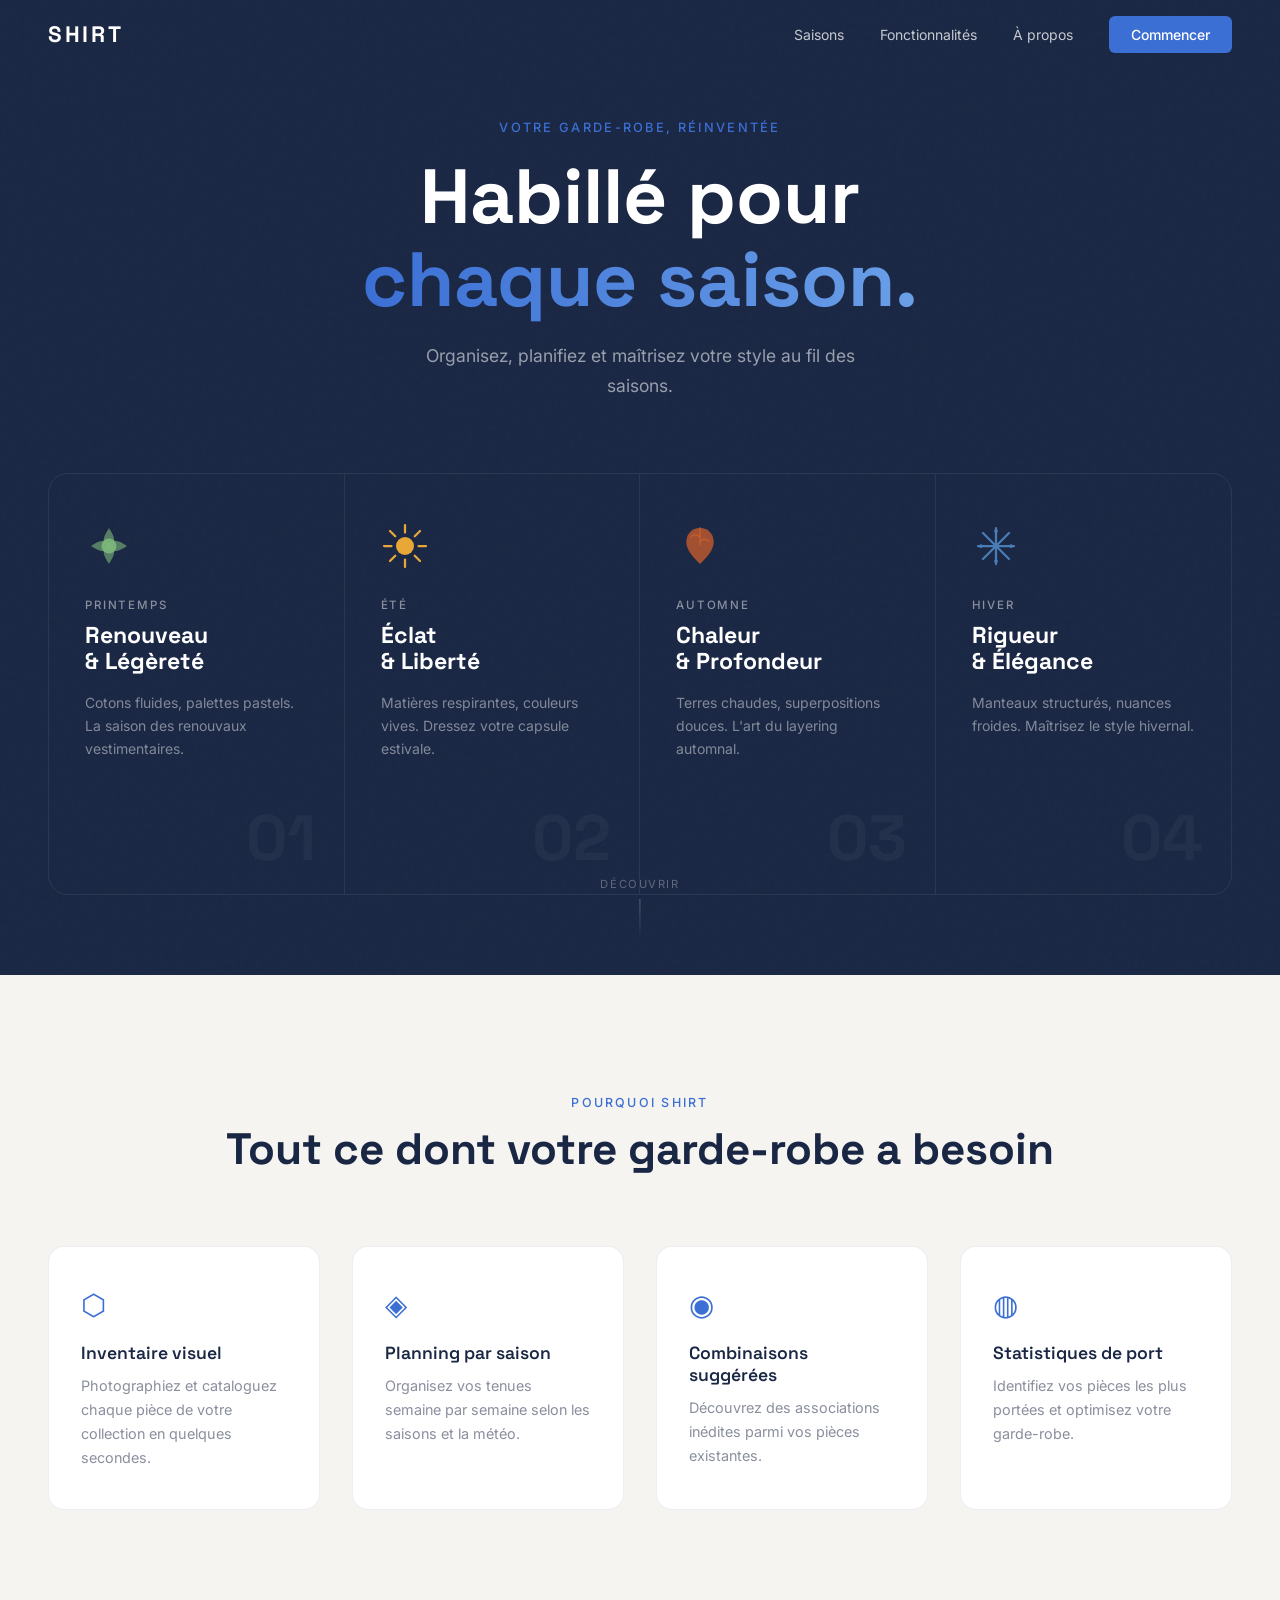
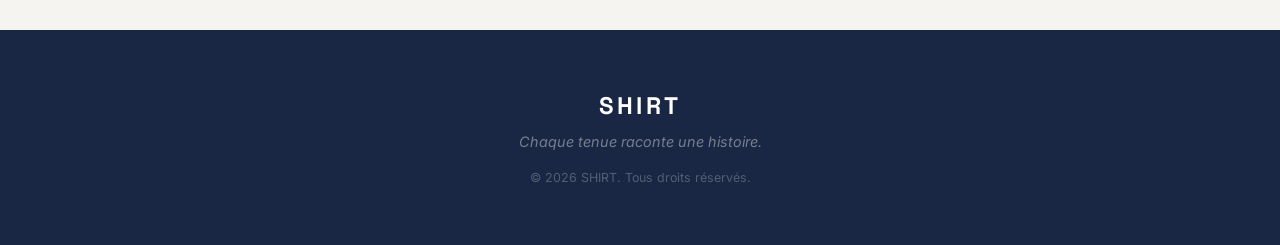
==== index.html @ 96217781 "Initial commit — SHIRT landing page Hero 4 saisons, animations CSS, charte graphique complète.  Co-A" ====
<!DOCTYPE html>
<html lang="fr">
<head>
  <meta charset="UTF-8" />
  <meta name="viewport" content="width=device-width, initial-scale=1.0" />
  <title>SHIRT — Gérez votre garde-robe</title>
  <link rel="preconnect" href="https://fonts.googleapis.com" />
  <link rel="preconnect" href="https://fonts.gstatic.com" crossorigin />
  <link href="https://fonts.googleapis.com/css2?family=Space+Grotesk:wght@400;500;600;700&family=Inter:wght@300;400;500&display=swap" rel="stylesheet" />
  <link rel="stylesheet" href="assets/css/style.css" />
</head>
<body>

  <!-- HEADER -->
  <header class="header">
    <div class="header-inner">
      <a href="#" class="logo">SHIRT</a>
      <nav class="nav">
        <a href="#seasons">Saisons</a>
        <a href="#features">Fonctionnalités</a>
        <a href="#about">À propos</a>
        <a href="#" class="btn-nav">Commencer</a>
      </nav>
    </div>
  </header>

  <!-- HERO -->
  <section class="hero" id="hero">
    <div class="hero-eyebrow">Votre garde-robe, réinventée</div>
    <h1 class="hero-title">Habillé pour<br /><span class="hero-highlight">chaque saison.</span></h1>
    <p class="hero-sub">Organisez, planifiez et maîtrisez votre style au fil des saisons.</p>

    <!-- 4 COLONNES SAISONS -->
    <div class="seasons-grid">

      <div class="season-card season-printemps" data-season="printemps">
        <div class="season-bg"></div>
        <div class="season-icon">
          <svg viewBox="0 0 64 64" fill="none" xmlns="http://www.w3.org/2000/svg">
            <circle cx="32" cy="32" r="10" fill="currentColor" opacity="0.9"/>
            <path d="M32 8C26 18 20 26 32 36C44 26 38 18 32 8Z" fill="currentColor" opacity="0.6"/>
            <path d="M8 32C18 26 26 20 36 32C26 44 18 38 8 32Z" fill="currentColor" opacity="0.6"/>
            <path d="M32 56C38 46 44 38 32 28C20 38 26 46 32 56Z" fill="currentColor" opacity="0.6"/>
            <path d="M56 32C46 38 38 44 28 32C38 20 46 26 56 32Z" fill="currentColor" opacity="0.6"/>
          </svg>
        </div>
        <div class="season-content">
          <span class="season-label">Printemps</span>
          <h2 class="season-title">Renouveau<br />& Légèreté</h2>
          <p class="season-desc">Cotons fluides, palettes pastels. La saison des renouvaux vestimentaires.</p>
          <a href="pages/printemps.html" class="season-cta">Explorer →</a>
        </div>
        <div class="season-number">01</div>
      </div>

      <div class="season-card season-ete" data-season="ete">
        <div class="season-bg"></div>
        <div class="season-icon">
          <svg viewBox="0 0 64 64" fill="none" xmlns="http://www.w3.org/2000/svg">
            <circle cx="32" cy="32" r="12" fill="currentColor"/>
            <line x1="32" y1="4" x2="32" y2="14" stroke="currentColor" stroke-width="3" stroke-linecap="round"/>
            <line x1="32" y1="50" x2="32" y2="60" stroke="currentColor" stroke-width="3" stroke-linecap="round"/>
            <line x1="4" y1="32" x2="14" y2="32" stroke="currentColor" stroke-width="3" stroke-linecap="round"/>
            <line x1="50" y1="32" x2="60" y2="32" stroke="currentColor" stroke-width="3" stroke-linecap="round"/>
            <line x1="12" y1="12" x2="19" y2="19" stroke="currentColor" stroke-width="3" stroke-linecap="round"/>
            <line x1="45" y1="45" x2="52" y2="52" stroke="currentColor" stroke-width="3" stroke-linecap="round"/>
            <line x1="52" y1="12" x2="45" y2="19" stroke="currentColor" stroke-width="3" stroke-linecap="round"/>
            <line x1="19" y1="45" x2="12" y2="52" stroke="currentColor" stroke-width="3" stroke-linecap="round"/>
          </svg>
        </div>
        <div class="season-content">
          <span class="season-label">Été</span>
          <h2 class="season-title">Éclat<br />& Liberté</h2>
          <p class="season-desc">Matières respirantes, couleurs vives. Dressez votre capsule estivale.</p>
          <a href="pages/ete.html" class="season-cta">Explorer →</a>
        </div>
        <div class="season-number">02</div>
      </div>

      <div class="season-card season-automne" data-season="automne">
        <div class="season-bg"></div>
        <div class="season-icon">
          <svg viewBox="0 0 64 64" fill="none" xmlns="http://www.w3.org/2000/svg">
            <path d="M32 8C20 8 12 18 14 30C16 40 24 48 32 56C40 48 48 40 50 30C52 18 44 8 32 8Z" fill="currentColor" opacity="0.8"/>
            <path d="M32 8L32 30" stroke="currentColor" stroke-width="2" stroke-linecap="round"/>
            <path d="M32 20C28 16 22 16 20 20" stroke="currentColor" stroke-width="2" stroke-linecap="round"/>
            <path d="M32 26C36 22 42 22 44 26" stroke="currentColor" stroke-width="2" stroke-linecap="round"/>
          </svg>
        </div>
        <div class="season-content">
          <span class="season-label">Automne</span>
          <h2 class="season-title">Chaleur<br />& Profondeur</h2>
          <p class="season-desc">Terres chaudes, superpositions douces. L'art du layering automnal.</p>
          <a href="pages/automne.html" class="season-cta">Explorer →</a>
        </div>
        <div class="season-number">03</div>
      </div>

      <div class="season-card season-hiver" data-season="hiver">
        <div class="season-bg"></div>
        <div class="season-icon">
          <svg viewBox="0 0 64 64" fill="none" xmlns="http://www.w3.org/2000/svg">
            <line x1="32" y1="8" x2="32" y2="56" stroke="currentColor" stroke-width="3" stroke-linecap="round"/>
            <line x1="8" y1="32" x2="56" y2="32" stroke="currentColor" stroke-width="3" stroke-linecap="round"/>
            <line x1="14.6" y1="14.6" x2="49.4" y2="49.4" stroke="currentColor" stroke-width="3" stroke-linecap="round"/>
            <line x1="49.4" y1="14.6" x2="14.6" y2="49.4" stroke="currentColor" stroke-width="3" stroke-linecap="round"/>
            <circle cx="32" cy="32" r="4" fill="currentColor"/>
            <circle cx="32" cy="12" r="2.5" fill="currentColor"/>
            <circle cx="32" cy="52" r="2.5" fill="currentColor"/>
            <circle cx="12" cy="32" r="2.5" fill="currentColor"/>
            <circle cx="52" cy="32" r="2.5" fill="currentColor"/>
          </svg>
        </div>
        <div class="season-content">
          <span class="season-label">Hiver</span>
          <h2 class="season-title">Rigueur<br />& Élégance</h2>
          <p class="season-desc">Manteaux structurés, nuances froides. Maîtrisez le style hivernal.</p>
          <a href="pages/hiver.html" class="season-cta">Explorer →</a>
        </div>
        <div class="season-number">04</div>
      </div>

    </div>
    <!-- fin seasons-grid -->

    <div class="hero-scroll-hint">
      <span>Découvrir</span>
      <div class="scroll-line"></div>
    </div>
  </section>

  <!-- FEATURES -->
  <section class="features" id="features">
    <div class="features-inner">
      <div class="section-header">
        <span class="section-eyebrow">Pourquoi SHIRT</span>
        <h2 class="section-title">Tout ce dont votre garde-robe a besoin</h2>
      </div>
      <div class="features-grid">
        <div class="feature-item">
          <div class="feature-icon">⬡</div>
          <h3>Inventaire visuel</h3>
          <p>Photographiez et cataloguez chaque pièce de votre collection en quelques secondes.</p>
        </div>
        <div class="feature-item">
          <div class="feature-icon">◈</div>
          <h3>Planning par saison</h3>
          <p>Organisez vos tenues semaine par semaine selon les saisons et la météo.</p>
        </div>
        <div class="feature-item">
          <div class="feature-icon">◉</div>
          <h3>Combinaisons suggérées</h3>
          <p>Découvrez des associations inédites parmi vos pièces existantes.</p>
        </div>
        <div class="feature-item">
          <div class="feature-icon">◍</div>
          <h3>Statistiques de port</h3>
          <p>Identifiez vos pièces les plus portées et optimisez votre garde-robe.</p>
        </div>
      </div>
    </div>
  </section>

  <!-- FOOTER -->
  <footer class="footer">
    <div class="footer-inner">
      <span class="footer-logo">SHIRT</span>
      <p class="footer-tagline">Chaque tenue raconte une histoire.</p>
      <p class="footer-copy">© 2026 SHIRT. Tous droits réservés.</p>
    </div>
  </footer>

  <script src="assets/js/main.js"></script>
</body>
</html>
---- assets/css/style.css ----
/* ─── RESET & BASE ─────────────────────────────────────────── */
*, *::before, *::after { box-sizing: border-box; margin: 0; padding: 0; }

:root {
  --navy:   #1A2744;
  --cream:  #F5F4F0;
  --accent: #3B6FD4;
  --muted:  #8A8F9E;

  /* saisons */
  --spring: #7DB87A;
  --spring-light: #E8F5E7;
  --summer: #E8A838;
  --summer-light: #FEF3DC;
  --autumn: #C45C2E;
  --autumn-light: #FAE8DF;
  --winter: #4A7CB5;
  --winter-light: #DDE8F5;
}

html { scroll-behavior: smooth; }

body {
  font-family: 'Inter', sans-serif;
  background: var(--cream);
  color: var(--navy);
  overflow-x: hidden;
}

/* ─── HEADER ───────────────────────────────────────────────── */
.header {
  position: fixed;
  top: 0; left: 0; right: 0;
  z-index: 100;
  padding: 0 48px;
  height: 68px;
  display: flex;
  align-items: center;
  background: transparent;
  transition: background 0.4s ease, backdrop-filter 0.4s ease;
}

.header.scrolled {
  background: rgba(26, 39, 68, 0.92);
  backdrop-filter: blur(12px);
}

.header-inner {
  width: 100%;
  display: flex;
  align-items: center;
  justify-content: space-between;
}

.logo {
  font-family: 'Space Grotesk', sans-serif;
  font-weight: 700;
  font-size: 1.4rem;
  color: #fff;
  text-decoration: none;
  letter-spacing: 0.12em;
}

.nav {
  display: flex;
  align-items: center;
  gap: 36px;
}

.nav a {
  font-size: 0.875rem;
  font-weight: 400;
  color: rgba(255,255,255,0.75);
  text-decoration: none;
  transition: color 0.2s;
}

.nav a:hover { color: #fff; }

.btn-nav {
  background: var(--accent) !important;
  color: #fff !important;
  padding: 10px 22px;
  border-radius: 6px;
  font-weight: 500 !important;
  transition: background 0.2s, transform 0.2s !important;
}

.btn-nav:hover {
  background: #2d59be !important;
  transform: translateY(-1px);
}

/* ─── HERO ─────────────────────────────────────────────────── */
.hero {
  min-height: 100vh;
  background: var(--navy);
  display: flex;
  flex-direction: column;
  align-items: center;
  justify-content: center;
  padding: 120px 48px 80px;
  position: relative;
  overflow: hidden;
}

/* grain texture */
.hero::before {
  content: '';
  position: absolute;
  inset: 0;
  background-image: url("data:image/svg+xml,%3Csvg viewBox='0 0 256 256' xmlns='http://www.w3.org/2000/svg'%3E%3Cfilter id='n'%3E%3CfeTurbulence type='fractalNoise' baseFrequency='0.9' numOctaves='4' stitchTiles='stitch'/%3E%3C/filter%3E%3Crect width='100%25' height='100%25' filter='url(%23n)' opacity='0.04'/%3E%3C/svg%3E");
  pointer-events: none;
  opacity: 0.4;
}

.hero-eyebrow {
  font-size: 0.8rem;
  font-weight: 500;
  letter-spacing: 0.18em;
  text-transform: uppercase;
  color: var(--accent);
  margin-bottom: 20px;
  opacity: 0;
  transform: translateY(16px);
  animation: fadeUp 0.7s 0.2s forwards;
}

.hero-title {
  font-family: 'Space Grotesk', sans-serif;
  font-size: clamp(3rem, 6vw, 5.5rem);
  font-weight: 700;
  color: #fff;
  line-height: 1.08;
  text-align: center;
  margin-bottom: 20px;
  opacity: 0;
  transform: translateY(16px);
  animation: fadeUp 0.7s 0.35s forwards;
}

.hero-highlight {
  background: linear-gradient(90deg, var(--accent), #6a9fe8);
  -webkit-background-clip: text;
  -webkit-text-fill-color: transparent;
  background-clip: text;
}

.hero-sub {
  font-size: 1.1rem;
  color: rgba(255,255,255,0.55);
  text-align: center;
  max-width: 480px;
  line-height: 1.7;
  margin-bottom: 72px;
  opacity: 0;
  transform: translateY(16px);
  animation: fadeUp 0.7s 0.5s forwards;
}

/* ─── SEASONS GRID ─────────────────────────────────────────── */
.seasons-grid {
  display: grid;
  grid-template-columns: repeat(4, 1fr);
  gap: 0;
  width: 100%;
  max-width: 1280px;
  border-radius: 20px;
  overflow: hidden;
  border: 1px solid rgba(255,255,255,0.08);
  opacity: 0;
  transform: translateY(24px);
  animation: fadeUp 0.8s 0.65s forwards;
}

.season-card {
  position: relative;
  padding: 48px 36px 44px;
  display: flex;
  flex-direction: column;
  gap: 0;
  cursor: pointer;
  overflow: hidden;
  min-height: 420px;
  border-right: 1px solid rgba(255,255,255,0.07);
  transition: flex 0.5s cubic-bezier(0.4,0,0.2,1);
}

.season-card:last-child { border-right: none; }

/* background overlay per season */
.season-bg {
  position: absolute;
  inset: 0;
  opacity: 0;
  transition: opacity 0.5s ease;
}

.season-printemps .season-bg { background: radial-gradient(ellipse at 30% 60%, rgba(125,184,122,0.18) 0%, transparent 70%); }
.season-ete       .season-bg { background: radial-gradient(ellipse at 30% 60%, rgba(232,168,56,0.18) 0%, transparent 70%); }
.season-automne   .season-bg { background: radial-gradient(ellipse at 30% 60%, rgba(196,92,46,0.18) 0%, transparent 70%); }
.season-hiver     .season-bg { background: radial-gradient(ellipse at 30% 60%, rgba(74,124,181,0.18) 0%, transparent 70%); }

.season-card:hover .season-bg { opacity: 1; }

/* icons */
.season-icon {
  width: 48px;
  height: 48px;
  margin-bottom: 28px;
  transition: transform 0.4s ease;
}

.season-card:hover .season-icon { transform: scale(1.15) rotate(8deg); }

.season-printemps .season-icon { color: var(--spring); }
.season-ete       .season-icon { color: var(--summer); }
.season-automne   .season-icon { color: var(--autumn); }
.season-hiver     .season-icon { color: var(--winter); }

.season-icon svg { width: 100%; height: 100%; }

/* label */
.season-label {
  display: block;
  font-size: 0.72rem;
  font-weight: 500;
  letter-spacing: 0.16em;
  text-transform: uppercase;
  color: var(--muted);
  margin-bottom: 10px;
  transition: color 0.3s;
}

.season-card:hover .season-label { color: rgba(255,255,255,0.7); }

/* title */
.season-title {
  font-family: 'Space Grotesk', sans-serif;
  font-size: clamp(1.3rem, 1.8vw, 1.75rem);
  font-weight: 700;
  color: #fff;
  line-height: 1.15;
  margin-bottom: 16px;
}

/* desc */
.season-desc {
  font-size: 0.875rem;
  color: rgba(255,255,255,0.45);
  line-height: 1.65;
  margin-bottom: 28px;
  flex: 1;
  transition: color 0.3s;
}

.season-card:hover .season-desc { color: rgba(255,255,255,0.65); }

/* CTA */
.season-cta {
  display: inline-flex;
  align-items: center;
  font-size: 0.85rem;
  font-weight: 500;
  text-decoration: none;
  letter-spacing: 0.03em;
  opacity: 0;
  transform: translateX(-8px);
  transition: opacity 0.3s 0.05s, transform 0.3s 0.05s, color 0.2s;
}

.season-printemps .season-cta { color: var(--spring); }
.season-ete       .season-cta { color: var(--summer); }
.season-automne   .season-cta { color: var(--autumn); }
.season-hiver     .season-cta { color: var(--winter); }

.season-card:hover .season-cta {
  opacity: 1;
  transform: translateX(0);
}

/* big number */
.season-number {
  position: absolute;
  bottom: 24px;
  right: 28px;
  font-family: 'Space Grotesk', sans-serif;
  font-size: 4rem;
  font-weight: 700;
  color: rgba(255,255,255,0.04);
  line-height: 1;
  transition: color 0.4s;
  user-select: none;
}

.season-card:hover .season-number { color: rgba(255,255,255,0.07); }

/* ─── SCROLL HINT ──────────────────────────────────────────── */
.hero-scroll-hint {
  position: absolute;
  bottom: 36px;
  left: 50%;
  transform: translateX(-50%);
  display: flex;
  flex-direction: column;
  align-items: center;
  gap: 8px;
  opacity: 0;
  animation: fadeIn 1s 1.4s forwards;
}

.hero-scroll-hint span {
  font-size: 0.7rem;
  letter-spacing: 0.14em;
  text-transform: uppercase;
  color: rgba(255,255,255,0.3);
}

.scroll-line {
  width: 1px;
  height: 40px;
  background: linear-gradient(to bottom, rgba(255,255,255,0.3), transparent);
  animation: scrollPulse 1.8s ease-in-out infinite;
}

/* ─── FEATURES ─────────────────────────────────────────────── */
.features {
  background: var(--cream);
  padding: 120px 48px;
}

.features-inner { max-width: 1280px; margin: 0 auto; }

.section-header {
  text-align: center;
  margin-bottom: 72px;
}

.section-eyebrow {
  display: block;
  font-size: 0.78rem;
  font-weight: 500;
  letter-spacing: 0.18em;
  text-transform: uppercase;
  color: var(--accent);
  margin-bottom: 14px;
}

.section-title {
  font-family: 'Space Grotesk', sans-serif;
  font-size: clamp(2rem, 3.5vw, 2.75rem);
  font-weight: 700;
  color: var(--navy);
  line-height: 1.15;
}

.features-grid {
  display: grid;
  grid-template-columns: repeat(4, 1fr);
  gap: 32px;
}

.feature-item {
  background: #fff;
  border: 1px solid rgba(26,39,68,0.08);
  border-radius: 16px;
  padding: 40px 32px;
  transition: transform 0.3s, box-shadow 0.3s;
}

.feature-item:hover {
  transform: translateY(-6px);
  box-shadow: 0 20px 48px rgba(26,39,68,0.1);
}

.feature-icon {
  font-size: 1.8rem;
  margin-bottom: 20px;
  color: var(--accent);
}

.feature-item h3 {
  font-family: 'Space Grotesk', sans-serif;
  font-size: 1.1rem;
  font-weight: 600;
  color: var(--navy);
  margin-bottom: 10px;
}

.feature-item p {
  font-size: 0.9rem;
  color: var(--muted);
  line-height: 1.65;
}

/* ─── FOOTER ───────────────────────────────────────────────── */
.footer {
  background: var(--navy);
  padding: 60px 48px;
}

.footer-inner {
  max-width: 1280px;
  margin: 0 auto;
  display: flex;
  flex-direction: column;
  align-items: center;
  gap: 12px;
}

.footer-logo {
  font-family: 'Space Grotesk', sans-serif;
  font-weight: 700;
  font-size: 1.5rem;
  color: #fff;
  letter-spacing: 0.14em;
}

.footer-tagline {
  font-size: 0.9rem;
  color: rgba(255,255,255,0.4);
  font-style: italic;
}

.footer-copy {
  font-size: 0.78rem;
  color: rgba(255,255,255,0.25);
  margin-top: 8px;
}

/* ─── ANIMATIONS ───────────────────────────────────────────── */
@keyframes fadeUp {
  to { opacity: 1; transform: translateY(0); }
}

@keyframes fadeIn {
  to { opacity: 1; }
}

@keyframes scrollPulse {
  0%, 100% { transform: scaleY(1); opacity: 1; }
  50%       { transform: scaleY(0.6); opacity: 0.4; }
}

/* ─── RESPONSIVE ───────────────────────────────────────────── */
@media (max-width: 1024px) {
  .seasons-grid { grid-template-columns: repeat(2, 1fr); }
  .features-grid { grid-template-columns: repeat(2, 1fr); }
  .season-card { min-height: 340px; }
}

@media (max-width: 640px) {
  .header { padding: 0 24px; }
  .hero { padding: 100px 24px 60px; }
  .seasons-grid { grid-template-columns: 1fr; border-radius: 16px; }
  .features-grid { grid-template-columns: 1fr; }
  .features { padding: 80px 24px; }
  .nav a:not(.btn-nav) { display: none; }
}
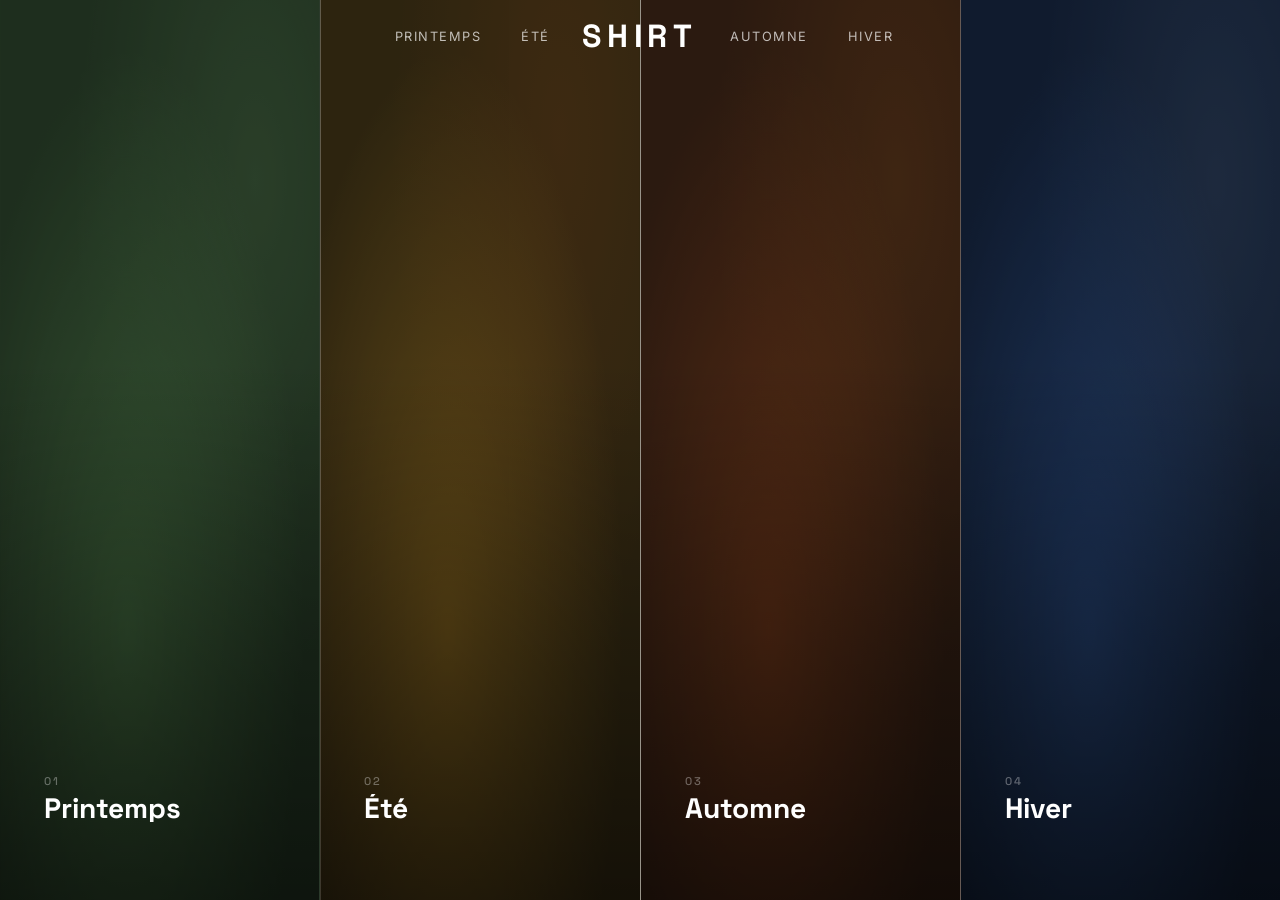
==== commit b53814fc: "Redesign — hero 4 saisons full width, header épuré Logo SHIRT centré, nav saisons uniquement, colonn" ====
--- a/index.html
+++ b/index.html
@@ -3,7 +3,7 @@
 <head>
   <meta charset="UTF-8" />
   <meta name="viewport" content="width=device-width, initial-scale=1.0" />
-  <title>SHIRT — Gérez votre garde-robe</title>
+  <title>SHIRT</title>
   <link rel="preconnect" href="https://fonts.googleapis.com" />
   <link rel="preconnect" href="https://fonts.gstatic.com" crossorigin />
   <link href="https://fonts.googleapis.com/css2?family=Space+Grotesk:wght@400;500;600;700&family=Inter:wght@300;400;500&display=swap" rel="stylesheet" />
@@ -13,162 +13,57 @@
 
   <!-- HEADER -->
   <header class="header">
-    <div class="header-inner">
-      <a href="#" class="logo">SHIRT</a>
-      <nav class="nav">
-        <a href="#seasons">Saisons</a>
-        <a href="#features">Fonctionnalités</a>
-        <a href="#about">À propos</a>
-        <a href="#" class="btn-nav">Commencer</a>
-      </nav>
-    </div>
+    <nav class="nav">
+      <a href="pages/printemps.html">Printemps</a>
+      <a href="pages/ete.html">Été</a>
+    </nav>
+    <a href="/" class="logo">SHIRT</a>
+    <nav class="nav">
+      <a href="pages/automne.html">Automne</a>
+      <a href="pages/hiver.html">Hiver</a>
+    </nav>
   </header>
 
-  <!-- HERO -->
-  <section class="hero" id="hero">
-    <div class="hero-eyebrow">Votre garde-robe, réinventée</div>
-    <h1 class="hero-title">Habillé pour<br /><span class="hero-highlight">chaque saison.</span></h1>
-    <p class="hero-sub">Organisez, planifiez et maîtrisez votre style au fil des saisons.</p>
+  <!-- 4 SAISONS FULL WIDTH -->
+  <main class="seasons">
 
-    <!-- 4 COLONNES SAISONS -->
-    <div class="seasons-grid">
+    <a href="pages/printemps.html" class="season season-printemps">
+      <div class="season-bg"></div>
+      <div class="season-content">
+        <span class="season-label">01</span>
+        <h2 class="season-title">Printemps</h2>
+        <p class="season-desc">Renouveau & Légèreté</p>
+      </div>
+    </a>
 
-      <div class="season-card season-printemps" data-season="printemps">
-        <div class="season-bg"></div>
-        <div class="season-icon">
-          <svg viewBox="0 0 64 64" fill="none" xmlns="http://www.w3.org/2000/svg">
-            <circle cx="32" cy="32" r="10" fill="currentColor" opacity="0.9"/>
-            <path d="M32 8C26 18 20 26 32 36C44 26 38 18 32 8Z" fill="currentColor" opacity="0.6"/>
-            <path d="M8 32C18 26 26 20 36 32C26 44 18 38 8 32Z" fill="currentColor" opacity="0.6"/>
-            <path d="M32 56C38 46 44 38 32 28C20 38 26 46 32 56Z" fill="currentColor" opacity="0.6"/>
-            <path d="M56 32C46 38 38 44 28 32C38 20 46 26 56 32Z" fill="currentColor" opacity="0.6"/>
-          </svg>
-        </div>
-        <div class="season-content">
-          <span class="season-label">Printemps</span>
-          <h2 class="season-title">Renouveau<br />& Légèreté</h2>
-          <p class="season-desc">Cotons fluides, palettes pastels. La saison des renouvaux vestimentaires.</p>
-          <a href="pages/printemps.html" class="season-cta">Explorer →</a>
-        </div>
-        <div class="season-number">01</div>
+    <a href="pages/ete.html" class="season season-ete">
+      <div class="season-bg"></div>
+      <div class="season-content">
+        <span class="season-label">02</span>
+        <h2 class="season-title">Été</h2>
+        <p class="season-desc">Éclat & Liberté</p>
       </div>
+    </a>
 
-      <div class="season-card season-ete" data-season="ete">
-        <div class="season-bg"></div>
-        <div class="season-icon">
-          <svg viewBox="0 0 64 64" fill="none" xmlns="http://www.w3.org/2000/svg">
-            <circle cx="32" cy="32" r="12" fill="currentColor"/>
-            <line x1="32" y1="4" x2="32" y2="14" stroke="currentColor" stroke-width="3" stroke-linecap="round"/>
-            <line x1="32" y1="50" x2="32" y2="60" stroke="currentColor" stroke-width="3" stroke-linecap="round"/>
-            <line x1="4" y1="32" x2="14" y2="32" stroke="currentColor" stroke-width="3" stroke-linecap="round"/>
-            <line x1="50" y1="32" x2="60" y2="32" stroke="currentColor" stroke-width="3" stroke-linecap="round"/>
-            <line x1="12" y1="12" x2="19" y2="19" stroke="currentColor" stroke-width="3" stroke-linecap="round"/>
-            <line x1="45" y1="45" x2="52" y2="52" stroke="currentColor" stroke-width="3" stroke-linecap="round"/>
-            <line x1="52" y1="12" x2="45" y2="19" stroke="currentColor" stroke-width="3" stroke-linecap="round"/>
-            <line x1="19" y1="45" x2="12" y2="52" stroke="currentColor" stroke-width="3" stroke-linecap="round"/>
-          </svg>
-        </div>
-        <div class="season-content">
-          <span class="season-label">Été</span>
-          <h2 class="season-title">Éclat<br />& Liberté</h2>
-          <p class="season-desc">Matières respirantes, couleurs vives. Dressez votre capsule estivale.</p>
-          <a href="pages/ete.html" class="season-cta">Explorer →</a>
-        </div>
-        <div class="season-number">02</div>
+    <a href="pages/automne.html" class="season season-automne">
+      <div class="season-bg"></div>
+      <div class="season-content">
+        <span class="season-label">03</span>
+        <h2 class="season-title">Automne</h2>
+        <p class="season-desc">Chaleur & Profondeur</p>
       </div>
+    </a>
 
-      <div class="season-card season-automne" data-season="automne">
-        <div class="season-bg"></div>
-        <div class="season-icon">
-          <svg viewBox="0 0 64 64" fill="none" xmlns="http://www.w3.org/2000/svg">
-            <path d="M32 8C20 8 12 18 14 30C16 40 24 48 32 56C40 48 48 40 50 30C52 18 44 8 32 8Z" fill="currentColor" opacity="0.8"/>
-            <path d="M32 8L32 30" stroke="currentColor" stroke-width="2" stroke-linecap="round"/>
-            <path d="M32 20C28 16 22 16 20 20" stroke="currentColor" stroke-width="2" stroke-linecap="round"/>
-            <path d="M32 26C36 22 42 22 44 26" stroke="currentColor" stroke-width="2" stroke-linecap="round"/>
-          </svg>
-        </div>
-        <div class="season-content">
-          <span class="season-label">Automne</span>
-          <h2 class="season-title">Chaleur<br />& Profondeur</h2>
-          <p class="season-desc">Terres chaudes, superpositions douces. L'art du layering automnal.</p>
-          <a href="pages/automne.html" class="season-cta">Explorer →</a>
-        </div>
-        <div class="season-number">03</div>
+    <a href="pages/hiver.html" class="season season-hiver">
+      <div class="season-bg"></div>
+      <div class="season-content">
+        <span class="season-label">04</span>
+        <h2 class="season-title">Hiver</h2>
+        <p class="season-desc">Rigueur & Élégance</p>
       </div>
+    </a>
 
-      <div class="season-card season-hiver" data-season="hiver">
-        <div class="season-bg"></div>
-        <div class="season-icon">
-          <svg viewBox="0 0 64 64" fill="none" xmlns="http://www.w3.org/2000/svg">
-            <line x1="32" y1="8" x2="32" y2="56" stroke="currentColor" stroke-width="3" stroke-linecap="round"/>
-            <line x1="8" y1="32" x2="56" y2="32" stroke="currentColor" stroke-width="3" stroke-linecap="round"/>
-            <line x1="14.6" y1="14.6" x2="49.4" y2="49.4" stroke="currentColor" stroke-width="3" stroke-linecap="round"/>
-            <line x1="49.4" y1="14.6" x2="14.6" y2="49.4" stroke="currentColor" stroke-width="3" stroke-linecap="round"/>
-            <circle cx="32" cy="32" r="4" fill="currentColor"/>
-            <circle cx="32" cy="12" r="2.5" fill="currentColor"/>
-            <circle cx="32" cy="52" r="2.5" fill="currentColor"/>
-            <circle cx="12" cy="32" r="2.5" fill="currentColor"/>
-            <circle cx="52" cy="32" r="2.5" fill="currentColor"/>
-          </svg>
-        </div>
-        <div class="season-content">
-          <span class="season-label">Hiver</span>
-          <h2 class="season-title">Rigueur<br />& Élégance</h2>
-          <p class="season-desc">Manteaux structurés, nuances froides. Maîtrisez le style hivernal.</p>
-          <a href="pages/hiver.html" class="season-cta">Explorer →</a>
-        </div>
-        <div class="season-number">04</div>
-      </div>
-
-    </div>
-    <!-- fin seasons-grid -->
-
-    <div class="hero-scroll-hint">
-      <span>Découvrir</span>
-      <div class="scroll-line"></div>
-    </div>
-  </section>
-
-  <!-- FEATURES -->
-  <section class="features" id="features">
-    <div class="features-inner">
-      <div class="section-header">
-        <span class="section-eyebrow">Pourquoi SHIRT</span>
-        <h2 class="section-title">Tout ce dont votre garde-robe a besoin</h2>
-      </div>
-      <div class="features-grid">
-        <div class="feature-item">
-          <div class="feature-icon">⬡</div>
-          <h3>Inventaire visuel</h3>
-          <p>Photographiez et cataloguez chaque pièce de votre collection en quelques secondes.</p>
-        </div>
-        <div class="feature-item">
-          <div class="feature-icon">◈</div>
-          <h3>Planning par saison</h3>
-          <p>Organisez vos tenues semaine par semaine selon les saisons et la météo.</p>
-        </div>
-        <div class="feature-item">
-          <div class="feature-icon">◉</div>
-          <h3>Combinaisons suggérées</h3>
-          <p>Découvrez des associations inédites parmi vos pièces existantes.</p>
-        </div>
-        <div class="feature-item">
-          <div class="feature-icon">◍</div>
-          <h3>Statistiques de port</h3>
-          <p>Identifiez vos pièces les plus portées et optimisez votre garde-robe.</p>
-        </div>
-      </div>
-    </div>
-  </section>
-
-  <!-- FOOTER -->
-  <footer class="footer">
-    <div class="footer-inner">
-      <span class="footer-logo">SHIRT</span>
-      <p class="footer-tagline">Chaque tenue raconte une histoire.</p>
-      <p class="footer-copy">© 2026 SHIRT. Tous droits réservés.</p>
-    </div>
-  </footer>
+  </main>
 
   <script src="assets/js/main.js"></script>
 </body>
--- a/assets/css/style.css
+++ b/assets/css/style.css
@@ -6,25 +6,12 @@
   --cream:  #F5F4F0;
   --accent: #3B6FD4;
   --muted:  #8A8F9E;
-
-  /* saisons */
-  --spring: #7DB87A;
-  --spring-light: #E8F5E7;
-  --summer: #E8A838;
-  --summer-light: #FEF3DC;
-  --autumn: #C45C2E;
-  --autumn-light: #FAE8DF;
-  --winter: #4A7CB5;
-  --winter-light: #DDE8F5;
-}
-
-html { scroll-behavior: smooth; }
-
-body {
+}
+
+html, body {
+  height: 100%;
   font-family: 'Inter', sans-serif;
-  background: var(--cream);
-  color: var(--navy);
-  overflow-x: hidden;
+  overflow: hidden;
 }
 
 /* ─── HEADER ───────────────────────────────────────────────── */
@@ -32,428 +19,208 @@
   position: fixed;
   top: 0; left: 0; right: 0;
   z-index: 100;
-  padding: 0 48px;
-  height: 68px;
+  height: 72px;
   display: flex;
   align-items: center;
-  background: transparent;
-  transition: background 0.4s ease, backdrop-filter 0.4s ease;
-}
-
-.header.scrolled {
-  background: rgba(26, 39, 68, 0.92);
-  backdrop-filter: blur(12px);
-}
-
-.header-inner {
-  width: 100%;
-  display: flex;
-  align-items: center;
-  justify-content: space-between;
+  justify-content: center;
+  gap: 0;
 }
 
 .logo {
   font-family: 'Space Grotesk', sans-serif;
   font-weight: 700;
-  font-size: 1.4rem;
+  font-size: 2rem;
   color: #fff;
   text-decoration: none;
+  letter-spacing: 0.18em;
+  width: 180px;
+  text-align: center;
+  flex-shrink: 0;
+  mix-blend-mode: difference;
+  transition: letter-spacing 0.4s ease;
+}
+
+.logo:hover { letter-spacing: 0.28em; }
+
+.nav {
+  display: flex;
+  align-items: center;
+  gap: 40px;
+  width: 340px;
+}
+
+.nav:first-of-type { justify-content: flex-end; }
+.nav:last-of-type  { justify-content: flex-start; }
+
+.nav a {
+  font-family: 'Inter', sans-serif;
+  font-size: 0.8rem;
+  font-weight: 400;
   letter-spacing: 0.12em;
-}
-
-.nav {
-  display: flex;
-  align-items: center;
-  gap: 36px;
-}
-
-.nav a {
-  font-size: 0.875rem;
-  font-weight: 400;
-  color: rgba(255,255,255,0.75);
+  text-transform: uppercase;
+  color: rgba(255,255,255,0.7);
   text-decoration: none;
-  transition: color 0.2s;
-}
-
-.nav a:hover { color: #fff; }
-
-.btn-nav {
-  background: var(--accent) !important;
-  color: #fff !important;
-  padding: 10px 22px;
-  border-radius: 6px;
-  font-weight: 500 !important;
-  transition: background 0.2s, transform 0.2s !important;
-}
-
-.btn-nav:hover {
-  background: #2d59be !important;
-  transform: translateY(-1px);
-}
-
-/* ─── HERO ─────────────────────────────────────────────────── */
-.hero {
-  min-height: 100vh;
-  background: var(--navy);
-  display: flex;
-  flex-direction: column;
-  align-items: center;
-  justify-content: center;
-  padding: 120px 48px 80px;
+  mix-blend-mode: difference;
+  transition: color 0.25s, letter-spacing 0.25s;
+}
+
+.nav a:hover {
+  color: #fff;
+  letter-spacing: 0.18em;
+}
+
+/* ─── SEASONS ──────────────────────────────────────────────── */
+.seasons {
+  display: flex;
+  height: 100vh;
+  width: 100vw;
+}
+
+.season {
   position: relative;
+  flex: 1;
+  display: flex;
+  align-items: flex-end;
+  padding: 56px 44px;
+  text-decoration: none;
   overflow: hidden;
-}
-
-/* grain texture */
-.hero::before {
+  transition: flex 0.7s cubic-bezier(0.4, 0, 0.2, 1);
+  border-right: 1px solid rgba(255,255,255,0.06);
+}
+
+.season:last-child { border-right: none; }
+.seasons:has(.season:hover) .season:not(:hover) { flex: 0.55; }
+.season:hover { flex: 2.2; }
+
+/* backgrounds */
+.season-printemps { background: #1e2e1e; }
+.season-ete       { background: #2e2510; }
+.season-automne   { background: #2b1a10; }
+.season-hiver     { background: #101b2e; }
+
+.season-bg {
+  position: absolute;
+  inset: 0;
+  opacity: 0.55;
+  transition: opacity 0.7s ease;
+  background-size: cover;
+  background-position: center;
+}
+
+.season-printemps .season-bg {
+  background-image: radial-gradient(ellipse at 40% 70%, rgba(100,160,90,0.55) 0%, transparent 65%),
+                    radial-gradient(ellipse at 80% 20%, rgba(140,200,130,0.2) 0%, transparent 50%);
+}
+.season-ete .season-bg {
+  background-image: radial-gradient(ellipse at 40% 70%, rgba(220,160,40,0.55) 0%, transparent 65%),
+                    radial-gradient(ellipse at 75% 15%, rgba(240,100,40,0.15) 0%, transparent 50%);
+}
+.season-automne .season-bg {
+  background-image: radial-gradient(ellipse at 40% 70%, rgba(180,80,30,0.55) 0%, transparent 65%),
+                    radial-gradient(ellipse at 80% 20%, rgba(220,130,40,0.2) 0%, transparent 50%);
+}
+.season-hiver .season-bg {
+  background-image: radial-gradient(ellipse at 40% 70%, rgba(60,110,190,0.55) 0%, transparent 65%),
+                    radial-gradient(ellipse at 80% 20%, rgba(180,210,240,0.15) 0%, transparent 50%);
+}
+
+.season:hover .season-bg { opacity: 0.85; }
+
+/* vignette */
+.season::after {
   content: '';
   position: absolute;
   inset: 0;
-  background-image: url("data:image/svg+xml,%3Csvg viewBox='0 0 256 256' xmlns='http://www.w3.org/2000/svg'%3E%3Cfilter id='n'%3E%3CfeTurbulence type='fractalNoise' baseFrequency='0.9' numOctaves='4' stitchTiles='stitch'/%3E%3C/filter%3E%3Crect width='100%25' height='100%25' filter='url(%23n)' opacity='0.04'/%3E%3C/svg%3E");
+  background: linear-gradient(to top, rgba(0,0,0,0.55) 0%, transparent 60%);
   pointer-events: none;
-  opacity: 0.4;
-}
-
-.hero-eyebrow {
-  font-size: 0.8rem;
+}
+
+/* content */
+.season-content {
+  position: relative;
+  z-index: 2;
+  display: flex;
+  flex-direction: column;
+  gap: 6px;
+}
+
+.season-label {
+  font-family: 'Space Grotesk', sans-serif;
+  font-size: 0.7rem;
   font-weight: 500;
-  letter-spacing: 0.18em;
-  text-transform: uppercase;
-  color: var(--accent);
-  margin-bottom: 20px;
-  opacity: 0;
-  transform: translateY(16px);
-  animation: fadeUp 0.7s 0.2s forwards;
-}
-
-.hero-title {
-  font-family: 'Space Grotesk', sans-serif;
-  font-size: clamp(3rem, 6vw, 5.5rem);
-  font-weight: 700;
-  color: #fff;
-  line-height: 1.08;
-  text-align: center;
-  margin-bottom: 20px;
-  opacity: 0;
-  transform: translateY(16px);
-  animation: fadeUp 0.7s 0.35s forwards;
-}
-
-.hero-highlight {
-  background: linear-gradient(90deg, var(--accent), #6a9fe8);
-  -webkit-background-clip: text;
-  -webkit-text-fill-color: transparent;
-  background-clip: text;
-}
-
-.hero-sub {
-  font-size: 1.1rem;
-  color: rgba(255,255,255,0.55);
-  text-align: center;
-  max-width: 480px;
-  line-height: 1.7;
-  margin-bottom: 72px;
-  opacity: 0;
-  transform: translateY(16px);
-  animation: fadeUp 0.7s 0.5s forwards;
-}
-
-/* ─── SEASONS GRID ─────────────────────────────────────────── */
-.seasons-grid {
-  display: grid;
-  grid-template-columns: repeat(4, 1fr);
-  gap: 0;
-  width: 100%;
-  max-width: 1280px;
-  border-radius: 20px;
-  overflow: hidden;
-  border: 1px solid rgba(255,255,255,0.08);
-  opacity: 0;
-  transform: translateY(24px);
-  animation: fadeUp 0.8s 0.65s forwards;
-}
-
-.season-card {
-  position: relative;
-  padding: 48px 36px 44px;
-  display: flex;
-  flex-direction: column;
-  gap: 0;
-  cursor: pointer;
-  overflow: hidden;
-  min-height: 420px;
-  border-right: 1px solid rgba(255,255,255,0.07);
-  transition: flex 0.5s cubic-bezier(0.4,0,0.2,1);
-}
-
-.season-card:last-child { border-right: none; }
-
-/* background overlay per season */
-.season-bg {
-  position: absolute;
-  inset: 0;
-  opacity: 0;
-  transition: opacity 0.5s ease;
-}
-
-.season-printemps .season-bg { background: radial-gradient(ellipse at 30% 60%, rgba(125,184,122,0.18) 0%, transparent 70%); }
-.season-ete       .season-bg { background: radial-gradient(ellipse at 30% 60%, rgba(232,168,56,0.18) 0%, transparent 70%); }
-.season-automne   .season-bg { background: radial-gradient(ellipse at 30% 60%, rgba(196,92,46,0.18) 0%, transparent 70%); }
-.season-hiver     .season-bg { background: radial-gradient(ellipse at 30% 60%, rgba(74,124,181,0.18) 0%, transparent 70%); }
-
-.season-card:hover .season-bg { opacity: 1; }
-
-/* icons */
-.season-icon {
-  width: 48px;
-  height: 48px;
-  margin-bottom: 28px;
-  transition: transform 0.4s ease;
-}
-
-.season-card:hover .season-icon { transform: scale(1.15) rotate(8deg); }
-
-.season-printemps .season-icon { color: var(--spring); }
-.season-ete       .season-icon { color: var(--summer); }
-.season-automne   .season-icon { color: var(--autumn); }
-.season-hiver     .season-icon { color: var(--winter); }
-
-.season-icon svg { width: 100%; height: 100%; }
-
-/* label */
-.season-label {
-  display: block;
-  font-size: 0.72rem;
-  font-weight: 500;
-  letter-spacing: 0.16em;
-  text-transform: uppercase;
-  color: var(--muted);
-  margin-bottom: 10px;
-  transition: color 0.3s;
-}
-
-.season-card:hover .season-label { color: rgba(255,255,255,0.7); }
-
-/* title */
+  letter-spacing: 0.2em;
+  color: rgba(255,255,255,0.35);
+  transition: color 0.4s;
+}
+
+.season:hover .season-label { color: rgba(255,255,255,0.6); }
+
 .season-title {
   font-family: 'Space Grotesk', sans-serif;
-  font-size: clamp(1.3rem, 1.8vw, 1.75rem);
   font-weight: 700;
+  font-size: clamp(1.6rem, 2.2vw, 2.6rem);
   color: #fff;
-  line-height: 1.15;
-  margin-bottom: 16px;
-}
-
-/* desc */
+  line-height: 1;
+  white-space: nowrap;
+  overflow: hidden;
+  transition: font-size 0.5s ease;
+}
+
+.season:hover .season-title {
+  font-size: clamp(2.2rem, 3.2vw, 3.8rem);
+}
+
 .season-desc {
-  font-size: 0.875rem;
-  color: rgba(255,255,255,0.45);
-  line-height: 1.65;
-  margin-bottom: 28px;
-  flex: 1;
-  transition: color 0.3s;
-}
-
-.season-card:hover .season-desc { color: rgba(255,255,255,0.65); }
-
-/* CTA */
-.season-cta {
-  display: inline-flex;
-  align-items: center;
-  font-size: 0.85rem;
-  font-weight: 500;
-  text-decoration: none;
-  letter-spacing: 0.03em;
+  font-size: 0.82rem;
+  color: rgba(255,255,255,0);
+  font-weight: 300;
+  letter-spacing: 0.04em;
+  transform: translateY(8px);
+  transition: color 0.4s 0.1s, transform 0.4s 0.1s;
+}
+
+.season:hover .season-desc {
+  color: rgba(255,255,255,0.5);
+  transform: translateY(0);
+}
+
+/* ─── ANIMATIONS D'ENTRÉE ──────────────────────────────────── */
+.season {
   opacity: 0;
-  transform: translateX(-8px);
-  transition: opacity 0.3s 0.05s, transform 0.3s 0.05s, color 0.2s;
-}
-
-.season-printemps .season-cta { color: var(--spring); }
-.season-ete       .season-cta { color: var(--summer); }
-.season-automne   .season-cta { color: var(--autumn); }
-.season-hiver     .season-cta { color: var(--winter); }
-
-.season-card:hover .season-cta {
-  opacity: 1;
-  transform: translateX(0);
-}
-
-/* big number */
-.season-number {
-  position: absolute;
-  bottom: 24px;
-  right: 28px;
-  font-family: 'Space Grotesk', sans-serif;
-  font-size: 4rem;
-  font-weight: 700;
-  color: rgba(255,255,255,0.04);
-  line-height: 1;
-  transition: color 0.4s;
-  user-select: none;
-}
-
-.season-card:hover .season-number { color: rgba(255,255,255,0.07); }
-
-/* ─── SCROLL HINT ──────────────────────────────────────────── */
-.hero-scroll-hint {
-  position: absolute;
-  bottom: 36px;
-  left: 50%;
-  transform: translateX(-50%);
-  display: flex;
-  flex-direction: column;
-  align-items: center;
-  gap: 8px;
-  opacity: 0;
-  animation: fadeIn 1s 1.4s forwards;
-}
-
-.hero-scroll-hint span {
-  font-size: 0.7rem;
-  letter-spacing: 0.14em;
-  text-transform: uppercase;
-  color: rgba(255,255,255,0.3);
-}
-
-.scroll-line {
-  width: 1px;
-  height: 40px;
-  background: linear-gradient(to bottom, rgba(255,255,255,0.3), transparent);
-  animation: scrollPulse 1.8s ease-in-out infinite;
-}
-
-/* ─── FEATURES ─────────────────────────────────────────────── */
-.features {
-  background: var(--cream);
-  padding: 120px 48px;
-}
-
-.features-inner { max-width: 1280px; margin: 0 auto; }
-
-.section-header {
-  text-align: center;
-  margin-bottom: 72px;
-}
-
-.section-eyebrow {
-  display: block;
-  font-size: 0.78rem;
-  font-weight: 500;
-  letter-spacing: 0.18em;
-  text-transform: uppercase;
-  color: var(--accent);
-  margin-bottom: 14px;
-}
-
-.section-title {
-  font-family: 'Space Grotesk', sans-serif;
-  font-size: clamp(2rem, 3.5vw, 2.75rem);
-  font-weight: 700;
-  color: var(--navy);
-  line-height: 1.15;
-}
-
-.features-grid {
-  display: grid;
-  grid-template-columns: repeat(4, 1fr);
-  gap: 32px;
-}
-
-.feature-item {
-  background: #fff;
-  border: 1px solid rgba(26,39,68,0.08);
-  border-radius: 16px;
-  padding: 40px 32px;
-  transition: transform 0.3s, box-shadow 0.3s;
-}
-
-.feature-item:hover {
-  transform: translateY(-6px);
-  box-shadow: 0 20px 48px rgba(26,39,68,0.1);
-}
-
-.feature-icon {
-  font-size: 1.8rem;
-  margin-bottom: 20px;
-  color: var(--accent);
-}
-
-.feature-item h3 {
-  font-family: 'Space Grotesk', sans-serif;
-  font-size: 1.1rem;
-  font-weight: 600;
-  color: var(--navy);
-  margin-bottom: 10px;
-}
-
-.feature-item p {
-  font-size: 0.9rem;
-  color: var(--muted);
-  line-height: 1.65;
-}
-
-/* ─── FOOTER ───────────────────────────────────────────────── */
-.footer {
-  background: var(--navy);
-  padding: 60px 48px;
-}
-
-.footer-inner {
-  max-width: 1280px;
-  margin: 0 auto;
-  display: flex;
-  flex-direction: column;
-  align-items: center;
-  gap: 12px;
-}
-
-.footer-logo {
-  font-family: 'Space Grotesk', sans-serif;
-  font-weight: 700;
-  font-size: 1.5rem;
-  color: #fff;
-  letter-spacing: 0.14em;
-}
-
-.footer-tagline {
-  font-size: 0.9rem;
-  color: rgba(255,255,255,0.4);
-  font-style: italic;
-}
-
-.footer-copy {
-  font-size: 0.78rem;
-  color: rgba(255,255,255,0.25);
-  margin-top: 8px;
-}
-
-/* ─── ANIMATIONS ───────────────────────────────────────────── */
-@keyframes fadeUp {
-  to { opacity: 1; transform: translateY(0); }
-}
-
-@keyframes fadeIn {
-  to { opacity: 1; }
-}
-
-@keyframes scrollPulse {
-  0%, 100% { transform: scaleY(1); opacity: 1; }
-  50%       { transform: scaleY(0.6); opacity: 0.4; }
+  animation: revealSeason 0.9s ease forwards;
+}
+
+.season-printemps { animation-delay: 0.1s; }
+.season-ete       { animation-delay: 0.22s; }
+.season-automne   { animation-delay: 0.34s; }
+.season-hiver     { animation-delay: 0.46s; }
+
+@keyframes revealSeason {
+  from { opacity: 0; clip-path: inset(0 100% 0 0); }
+  to   { opacity: 1; clip-path: inset(0 0% 0 0); }
 }
 
 /* ─── RESPONSIVE ───────────────────────────────────────────── */
-@media (max-width: 1024px) {
-  .seasons-grid { grid-template-columns: repeat(2, 1fr); }
-  .features-grid { grid-template-columns: repeat(2, 1fr); }
-  .season-card { min-height: 340px; }
-}
-
-@media (max-width: 640px) {
-  .header { padding: 0 24px; }
-  .hero { padding: 100px 24px 60px; }
-  .seasons-grid { grid-template-columns: 1fr; border-radius: 16px; }
-  .features-grid { grid-template-columns: 1fr; }
-  .features { padding: 80px 24px; }
-  .nav a:not(.btn-nav) { display: none; }
-}
+@media (max-width: 768px) {
+  html, body { overflow: auto; }
+
+  .header { background: var(--navy); }
+
+  .seasons { flex-direction: column; height: auto; }
+
+  .season {
+    height: 25vh;
+    min-height: 160px;
+    border-right: none;
+    border-bottom: 1px solid rgba(255,255,255,0.06);
+    padding: 32px 28px;
+  }
+
+  .seasons:has(.season:hover) .season:not(:hover) { flex: 1; }
+  .season:hover { flex: 1; }
+
+  .nav { width: auto; gap: 20px; }
+  .logo { width: auto; font-size: 1.5rem; }
+
+  .season-title { font-size: 1.8rem !important; }
+}
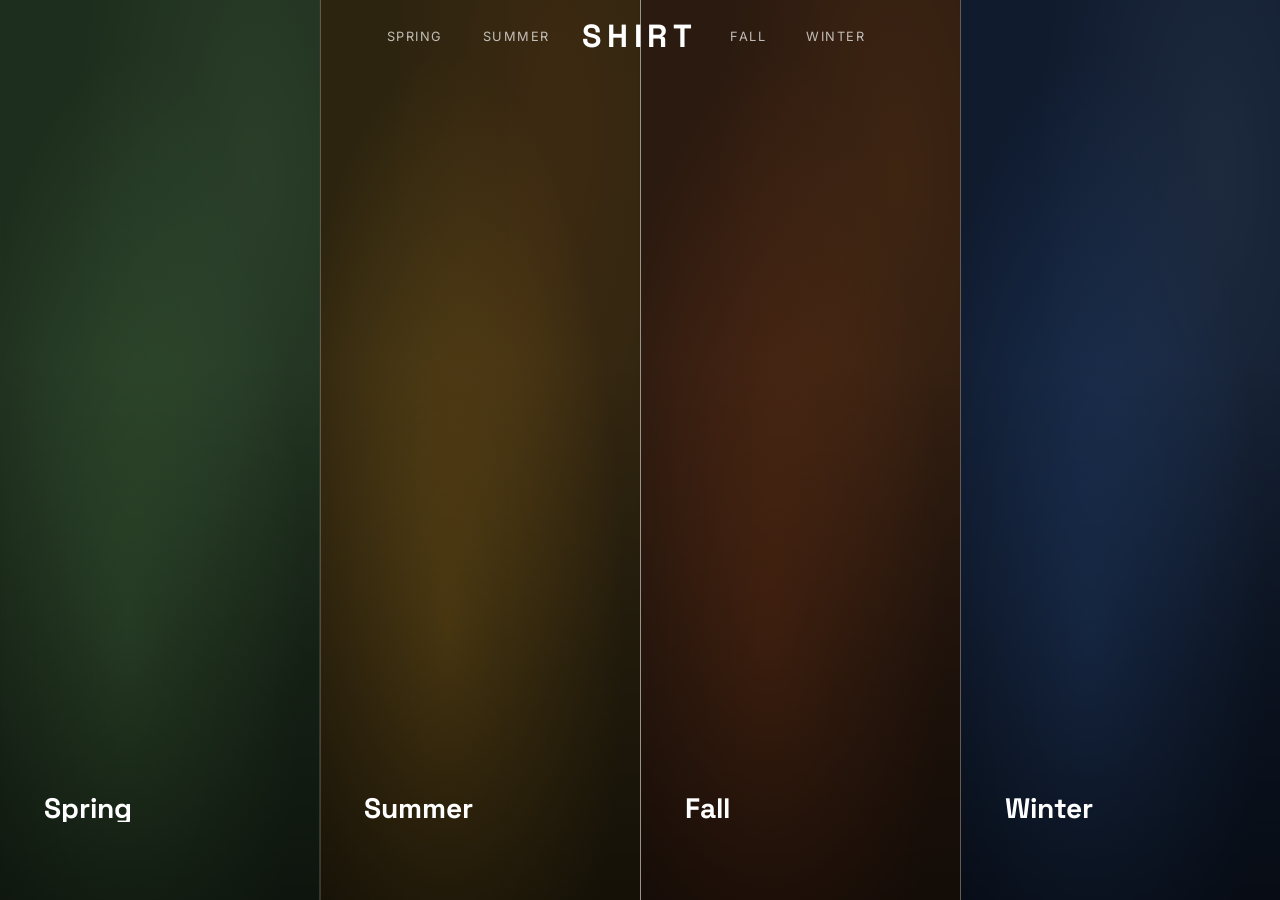
==== commit 62cf4985: "Switch to English, remove season numbers Co-Authored-By: Claude Sonnet 4.6 <noreply@anthropic.com>" ====
--- a/index.html
+++ b/index.html
@@ -1,9 +1,9 @@
 <!DOCTYPE html>
-<html lang="fr">
+<html lang="en">
 <head>
   <meta charset="UTF-8" />
   <meta name="viewport" content="width=device-width, initial-scale=1.0" />
-  <title>SHIRT</title>
+  <title>SHIRT — Your Wardrobe, Every Season</title>
   <link rel="preconnect" href="https://fonts.googleapis.com" />
   <link rel="preconnect" href="https://fonts.gstatic.com" crossorigin />
   <link href="https://fonts.googleapis.com/css2?family=Space+Grotesk:wght@400;500;600;700&family=Inter:wght@300;400;500&display=swap" rel="stylesheet" />
@@ -14,52 +14,48 @@
   <!-- HEADER -->
   <header class="header">
     <nav class="nav">
-      <a href="pages/printemps.html">Printemps</a>
-      <a href="pages/ete.html">Été</a>
+      <a href="pages/spring.html">Spring</a>
+      <a href="pages/summer.html">Summer</a>
     </nav>
     <a href="/" class="logo">SHIRT</a>
     <nav class="nav">
-      <a href="pages/automne.html">Automne</a>
-      <a href="pages/hiver.html">Hiver</a>
+      <a href="pages/fall.html">Fall</a>
+      <a href="pages/winter.html">Winter</a>
     </nav>
   </header>
 
-  <!-- 4 SAISONS FULL WIDTH -->
+  <!-- SEASONS FULL WIDTH -->
   <main class="seasons">
 
-    <a href="pages/printemps.html" class="season season-printemps">
+    <a href="pages/spring.html" class="season season-spring">
       <div class="season-bg"></div>
       <div class="season-content">
-        <span class="season-label">01</span>
-        <h2 class="season-title">Printemps</h2>
-        <p class="season-desc">Renouveau & Légèreté</p>
+        <h2 class="season-title">Spring</h2>
+        <p class="season-desc">Renewal & Lightness</p>
       </div>
     </a>
 
-    <a href="pages/ete.html" class="season season-ete">
+    <a href="pages/summer.html" class="season season-summer">
       <div class="season-bg"></div>
       <div class="season-content">
-        <span class="season-label">02</span>
-        <h2 class="season-title">Été</h2>
-        <p class="season-desc">Éclat & Liberté</p>
+        <h2 class="season-title">Summer</h2>
+        <p class="season-desc">Radiance & Freedom</p>
       </div>
     </a>
 
-    <a href="pages/automne.html" class="season season-automne">
+    <a href="pages/fall.html" class="season season-fall">
       <div class="season-bg"></div>
       <div class="season-content">
-        <span class="season-label">03</span>
-        <h2 class="season-title">Automne</h2>
-        <p class="season-desc">Chaleur & Profondeur</p>
+        <h2 class="season-title">Fall</h2>
+        <p class="season-desc">Warmth & Depth</p>
       </div>
     </a>
 
-    <a href="pages/hiver.html" class="season season-hiver">
+    <a href="pages/winter.html" class="season season-winter">
       <div class="season-bg"></div>
       <div class="season-content">
-        <span class="season-label">04</span>
-        <h2 class="season-title">Hiver</h2>
-        <p class="season-desc">Rigueur & Élégance</p>
+        <h2 class="season-title">Winter</h2>
+        <p class="season-desc">Precision & Elegance</p>
       </div>
     </a>
 
--- a/assets/css/style.css
+++ b/assets/css/style.css
@@ -93,10 +93,10 @@
 .season:hover { flex: 2.2; }
 
 /* backgrounds */
-.season-printemps { background: #1e2e1e; }
-.season-ete       { background: #2e2510; }
-.season-automne   { background: #2b1a10; }
-.season-hiver     { background: #101b2e; }
+.season-spring { background: #1e2e1e; }
+.season-summer { background: #2e2510; }
+.season-fall   { background: #2b1a10; }
+.season-winter { background: #101b2e; }
 
 .season-bg {
   position: absolute;
@@ -107,19 +107,19 @@
   background-position: center;
 }
 
-.season-printemps .season-bg {
+.season-spring .season-bg {
   background-image: radial-gradient(ellipse at 40% 70%, rgba(100,160,90,0.55) 0%, transparent 65%),
                     radial-gradient(ellipse at 80% 20%, rgba(140,200,130,0.2) 0%, transparent 50%);
 }
-.season-ete .season-bg {
+.season-summer .season-bg {
   background-image: radial-gradient(ellipse at 40% 70%, rgba(220,160,40,0.55) 0%, transparent 65%),
                     radial-gradient(ellipse at 75% 15%, rgba(240,100,40,0.15) 0%, transparent 50%);
 }
-.season-automne .season-bg {
+.season-fall .season-bg {
   background-image: radial-gradient(ellipse at 40% 70%, rgba(180,80,30,0.55) 0%, transparent 65%),
                     radial-gradient(ellipse at 80% 20%, rgba(220,130,40,0.2) 0%, transparent 50%);
 }
-.season-hiver .season-bg {
+.season-winter .season-bg {
   background-image: radial-gradient(ellipse at 40% 70%, rgba(60,110,190,0.55) 0%, transparent 65%),
                     radial-gradient(ellipse at 80% 20%, rgba(180,210,240,0.15) 0%, transparent 50%);
 }
@@ -144,16 +144,6 @@
   gap: 6px;
 }
 
-.season-label {
-  font-family: 'Space Grotesk', sans-serif;
-  font-size: 0.7rem;
-  font-weight: 500;
-  letter-spacing: 0.2em;
-  color: rgba(255,255,255,0.35);
-  transition: color 0.4s;
-}
-
-.season:hover .season-label { color: rgba(255,255,255,0.6); }
 
 .season-title {
   font-family: 'Space Grotesk', sans-serif;
@@ -190,10 +180,10 @@
   animation: revealSeason 0.9s ease forwards;
 }
 
-.season-printemps { animation-delay: 0.1s; }
-.season-ete       { animation-delay: 0.22s; }
-.season-automne   { animation-delay: 0.34s; }
-.season-hiver     { animation-delay: 0.46s; }
+.season-spring { animation-delay: 0.1s; }
+.season-summer { animation-delay: 0.22s; }
+.season-fall   { animation-delay: 0.34s; }
+.season-winter { animation-delay: 0.46s; }
 
 @keyframes revealSeason {
   from { opacity: 0; clip-path: inset(0 100% 0 0); }
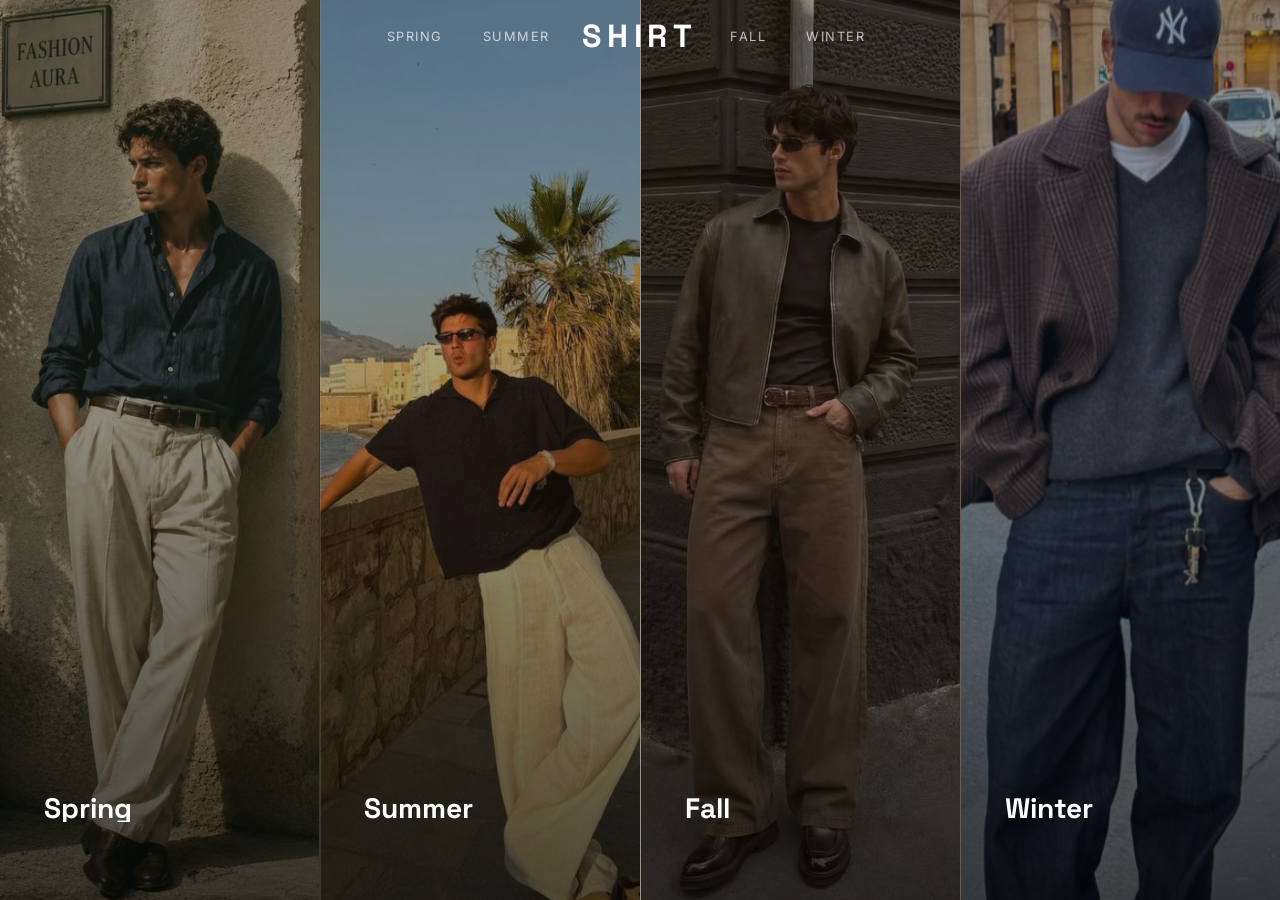
==== commit 3e2f46a8: "Add season banner images and SVG favicon Co-Authored-By: Claude Sonnet 4.6 <noreply@anthropic.com>" ====
--- a/index.html
+++ b/index.html
@@ -7,6 +7,7 @@
   <link rel="preconnect" href="https://fonts.googleapis.com" />
   <link rel="preconnect" href="https://fonts.gstatic.com" crossorigin />
   <link href="https://fonts.googleapis.com/css2?family=Space+Grotesk:wght@400;500;600;700&family=Inter:wght@300;400;500&display=swap" rel="stylesheet" />
+  <link rel="icon" type="image/svg+xml" href="data:image/svg+xml,<svg xmlns='http://www.w3.org/2000/svg' viewBox='0 0 64 64'><rect width='64' height='64' rx='12' fill='%231A2744'/><text x='32' y='46' font-family='Georgia,serif' font-size='38' font-weight='700' fill='white' text-anchor='middle'>S</text></svg>" />
   <link rel="stylesheet" href="assets/css/style.css" />
 </head>
 <body>
--- a/assets/css/style.css
+++ b/assets/css/style.css
@@ -101,30 +101,22 @@
 .season-bg {
   position: absolute;
   inset: 0;
-  opacity: 0.55;
-  transition: opacity 0.7s ease;
   background-size: cover;
   background-position: center;
-}
-
-.season-spring .season-bg {
-  background-image: radial-gradient(ellipse at 40% 70%, rgba(100,160,90,0.55) 0%, transparent 65%),
-                    radial-gradient(ellipse at 80% 20%, rgba(140,200,130,0.2) 0%, transparent 50%);
-}
-.season-summer .season-bg {
-  background-image: radial-gradient(ellipse at 40% 70%, rgba(220,160,40,0.55) 0%, transparent 65%),
-                    radial-gradient(ellipse at 75% 15%, rgba(240,100,40,0.15) 0%, transparent 50%);
-}
-.season-fall .season-bg {
-  background-image: radial-gradient(ellipse at 40% 70%, rgba(180,80,30,0.55) 0%, transparent 65%),
-                    radial-gradient(ellipse at 80% 20%, rgba(220,130,40,0.2) 0%, transparent 50%);
-}
-.season-winter .season-bg {
-  background-image: radial-gradient(ellipse at 40% 70%, rgba(60,110,190,0.55) 0%, transparent 65%),
-                    radial-gradient(ellipse at 80% 20%, rgba(180,210,240,0.15) 0%, transparent 50%);
-}
-
-.season:hover .season-bg { opacity: 0.85; }
+  opacity: 0.6;
+  transition: opacity 0.7s ease, transform 0.7s ease;
+  transform: scale(1.04);
+}
+
+.season-spring .season-bg { background-image: url('../img/spring-banner.jpg'); }
+.season-summer .season-bg { background-image: url('../img/summer-banner.jpg'); }
+.season-fall   .season-bg { background-image: url('../img/fall-banner.jpg'); }
+.season-winter .season-bg { background-image: url('../img/winter-banner.jpg'); }
+
+.season:hover .season-bg {
+  opacity: 0.85;
+  transform: scale(1);
+}
 
 /* vignette */
 .season::after {
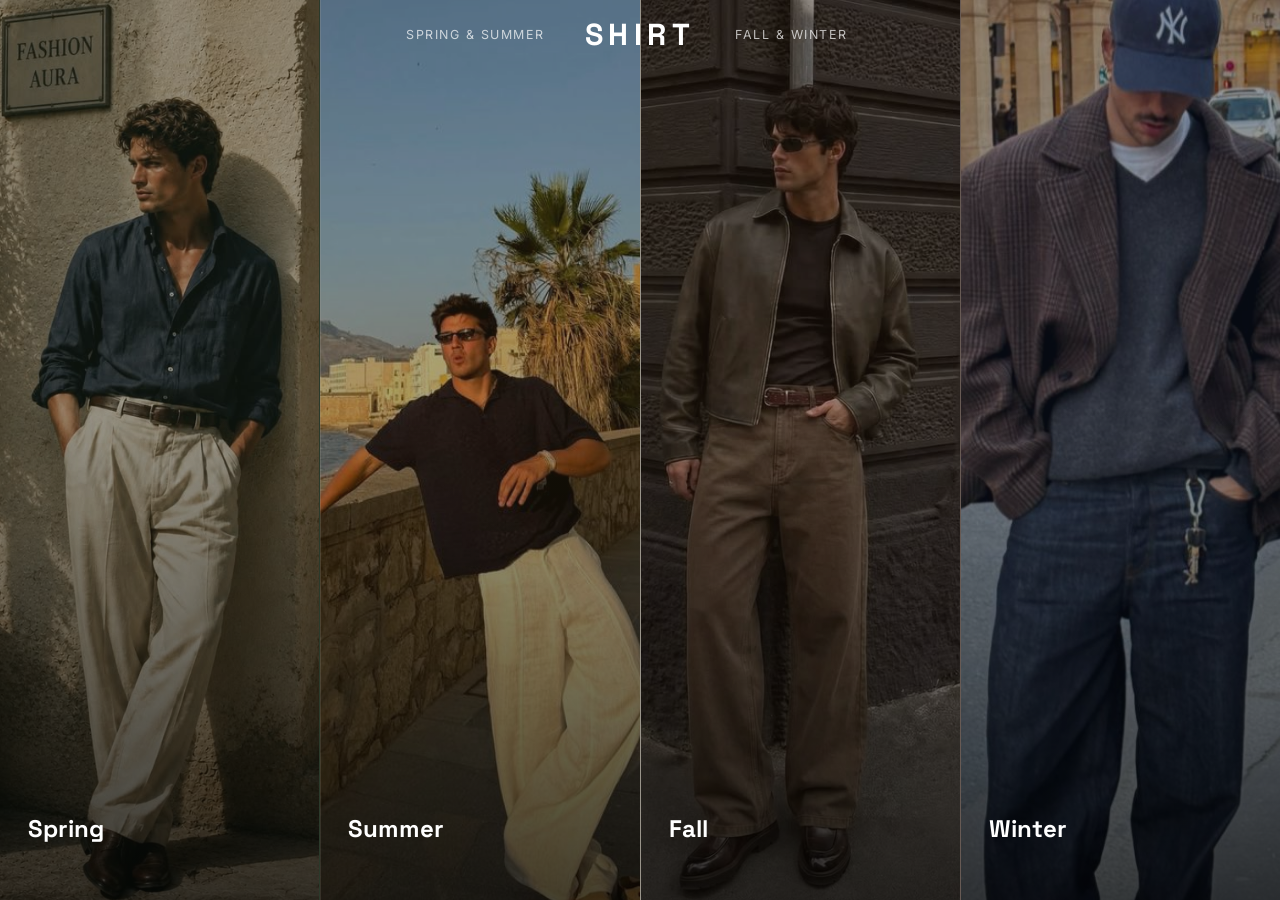
==== commit 71f64872: "m" ====
--- a/index.html
+++ b/index.html
@@ -15,20 +15,18 @@
   <!-- HEADER -->
   <header class="header">
     <nav class="nav">
-      <a href="pages/spring.html">Spring</a>
-      <a href="pages/summer.html">Summer</a>
+      <a href="pages/warm-seasons.html">Spring & Summer</a>
     </nav>
     <a href="/" class="logo">SHIRT</a>
     <nav class="nav">
-      <a href="pages/fall.html">Fall</a>
-      <a href="pages/winter.html">Winter</a>
+      <a href="pages/cold-seasons.html">Fall & Winter</a>
     </nav>
   </header>
 
   <!-- SEASONS FULL WIDTH -->
   <main class="seasons">
 
-    <a href="pages/spring.html" class="season season-spring">
+    <a href="pages/warm-seasons.html" class="season season-spring">
       <div class="season-bg"></div>
       <div class="season-content">
         <h2 class="season-title">Spring</h2>
@@ -36,7 +34,7 @@
       </div>
     </a>
 
-    <a href="pages/summer.html" class="season season-summer">
+    <a href="pages/warm-seasons.html" class="season season-summer">
       <div class="season-bg"></div>
       <div class="season-content">
         <h2 class="season-title">Summer</h2>
@@ -44,7 +42,7 @@
       </div>
     </a>
 
-    <a href="pages/fall.html" class="season season-fall">
+    <a href="pages/cold-seasons.html" class="season season-fall">
       <div class="season-bg"></div>
       <div class="season-content">
         <h2 class="season-title">Fall</h2>
@@ -52,7 +50,7 @@
       </div>
     </a>
 
-    <a href="pages/winter.html" class="season season-winter">
+    <a href="pages/cold-seasons.html" class="season season-winter">
       <div class="season-bg"></div>
       <div class="season-content">
         <h2 class="season-title">Winter</h2>
--- a/assets/css/style.css
+++ b/assets/css/style.css
@@ -19,22 +19,20 @@
   position: fixed;
   top: 0; left: 0; right: 0;
   z-index: 100;
-  height: 72px;
+  height: 68px;
   display: flex;
   align-items: center;
   justify-content: center;
-  gap: 0;
+  padding: 0 32px;
 }
 
 .logo {
   font-family: 'Space Grotesk', sans-serif;
   font-weight: 700;
-  font-size: 2rem;
+  font-size: 1.9rem;
   color: #fff;
   text-decoration: none;
   letter-spacing: 0.18em;
-  width: 180px;
-  text-align: center;
   flex-shrink: 0;
   mix-blend-mode: difference;
   transition: letter-spacing 0.4s ease;
@@ -45,29 +43,29 @@
 .nav {
   display: flex;
   align-items: center;
-  gap: 40px;
-  width: 340px;
-}
-
-.nav:first-of-type { justify-content: flex-end; }
-.nav:last-of-type  { justify-content: flex-start; }
+  gap: 32px;
+  flex: 1;
+}
+
+.nav:first-of-type { justify-content: flex-end; padding-right: 40px; }
+.nav:last-of-type  { justify-content: flex-start; padding-left: 40px; }
 
 .nav a {
-  font-family: 'Inter', sans-serif;
-  font-size: 0.8rem;
+  font-size: 0.78rem;
   font-weight: 400;
   letter-spacing: 0.12em;
   text-transform: uppercase;
   color: rgba(255,255,255,0.7);
   text-decoration: none;
+  white-space: nowrap;
   mix-blend-mode: difference;
   transition: color 0.25s, letter-spacing 0.25s;
 }
 
-.nav a:hover {
-  color: #fff;
-  letter-spacing: 0.18em;
-}
+.nav a:hover { color: #fff; letter-spacing: 0.18em; }
+
+/* mobile nav hidden by default */
+.nav { display: none; }
 
 /* ─── SEASONS ──────────────────────────────────────────────── */
 .seasons {
@@ -81,16 +79,24 @@
   flex: 1;
   display: flex;
   align-items: flex-end;
-  padding: 56px 44px;
+  padding: 40px 28px;
   text-decoration: none;
   overflow: hidden;
   transition: flex 0.7s cubic-bezier(0.4, 0, 0.2, 1);
   border-right: 1px solid rgba(255,255,255,0.06);
+  -webkit-tap-highlight-color: transparent;
 }
 
 .season:last-child { border-right: none; }
-.seasons:has(.season:hover) .season:not(:hover) { flex: 0.55; }
-.season:hover { flex: 2.2; }
+
+/* vignette */
+.season::after {
+  content: '';
+  position: absolute;
+  inset: 0;
+  background: linear-gradient(to top, rgba(0,0,0,0.6) 0%, transparent 55%);
+  pointer-events: none;
+}
 
 /* backgrounds */
 .season-spring { background: #1e2e1e; }
@@ -113,57 +119,43 @@
 .season-fall   .season-bg { background-image: url('../img/fall-banner.jpg'); }
 .season-winter .season-bg { background-image: url('../img/winter-banner.jpg'); }
 
-.season:hover .season-bg {
-  opacity: 0.85;
-  transform: scale(1);
-}
-
-/* vignette */
-.season::after {
-  content: '';
-  position: absolute;
-  inset: 0;
-  background: linear-gradient(to top, rgba(0,0,0,0.55) 0%, transparent 60%);
-  pointer-events: none;
-}
-
 /* content */
 .season-content {
   position: relative;
   z-index: 2;
   display: flex;
   flex-direction: column;
-  gap: 6px;
-}
-
+  gap: 4px;
+}
 
 .season-title {
   font-family: 'Space Grotesk', sans-serif;
   font-weight: 700;
-  font-size: clamp(1.6rem, 2.2vw, 2.6rem);
+  font-size: 1.5rem;
   color: #fff;
   line-height: 1;
-  white-space: nowrap;
-  overflow: hidden;
   transition: font-size 0.5s ease;
 }
 
-.season:hover .season-title {
-  font-size: clamp(2.2rem, 3.2vw, 3.8rem);
-}
-
 .season-desc {
-  font-size: 0.82rem;
+  font-size: 0.78rem;
   color: rgba(255,255,255,0);
   font-weight: 300;
-  letter-spacing: 0.04em;
-  transform: translateY(8px);
+  transform: translateY(6px);
   transition: color 0.4s 0.1s, transform 0.4s 0.1s;
-}
-
-.season:hover .season-desc {
-  color: rgba(255,255,255,0.5);
-  transform: translateY(0);
+  white-space: nowrap;
+}
+
+/* ─── DESKTOP HOVER ────────────────────────────────────────── */
+@media (hover: hover) {
+  .nav { display: flex; }
+
+  .seasons:has(.season:hover) .season:not(:hover) { flex: 0.55; }
+  .season:hover { flex: 2.2; }
+
+  .season:hover .season-bg { opacity: 0.85; transform: scale(1); }
+  .season:hover .season-title { font-size: clamp(2rem, 3vw, 3.5rem); }
+  .season:hover .season-desc { color: rgba(255,255,255,0.5); transform: translateY(0); }
 }
 
 /* ─── ANIMATIONS D'ENTRÉE ──────────────────────────────────── */
@@ -182,27 +174,37 @@
   to   { opacity: 1; clip-path: inset(0 0% 0 0); }
 }
 
-/* ─── RESPONSIVE ───────────────────────────────────────────── */
+/* ─── MOBILE ───────────────────────────────────────────────── */
 @media (max-width: 768px) {
   html, body { overflow: auto; }
 
-  .header { background: var(--navy); }
-
-  .seasons { flex-direction: column; height: auto; }
+  .header {
+    background: rgba(26,39,68,0.95);
+    backdrop-filter: blur(12px);
+    justify-content: center;
+  }
+
+  .logo { font-size: 1.6rem; mix-blend-mode: normal; }
+
+  .seasons {
+    flex-direction: column;
+    height: auto;
+    min-height: 100dvh;
+  }
 
   .season {
-    height: 25vh;
-    min-height: 160px;
+    flex: none;
+    height: 25dvh;
+    min-height: 150px;
     border-right: none;
-    border-bottom: 1px solid rgba(255,255,255,0.06);
-    padding: 32px 28px;
+    border-bottom: 1px solid rgba(255,255,255,0.07);
+    padding: 24px 20px;
+    align-items: flex-end;
   }
 
-  .seasons:has(.season:hover) .season:not(:hover) { flex: 1; }
-  .season:hover { flex: 1; }
-
-  .nav { width: auto; gap: 20px; }
-  .logo { width: auto; font-size: 1.5rem; }
-
-  .season-title { font-size: 1.8rem !important; }
-}
+  .season:last-child { border-bottom: none; }
+
+  .season-bg { transform: scale(1); opacity: 0.65; }
+  .season-title { font-size: 1.7rem; }
+  .season-desc { color: rgba(255,255,255,0.4); transform: translateY(0); }
+}
